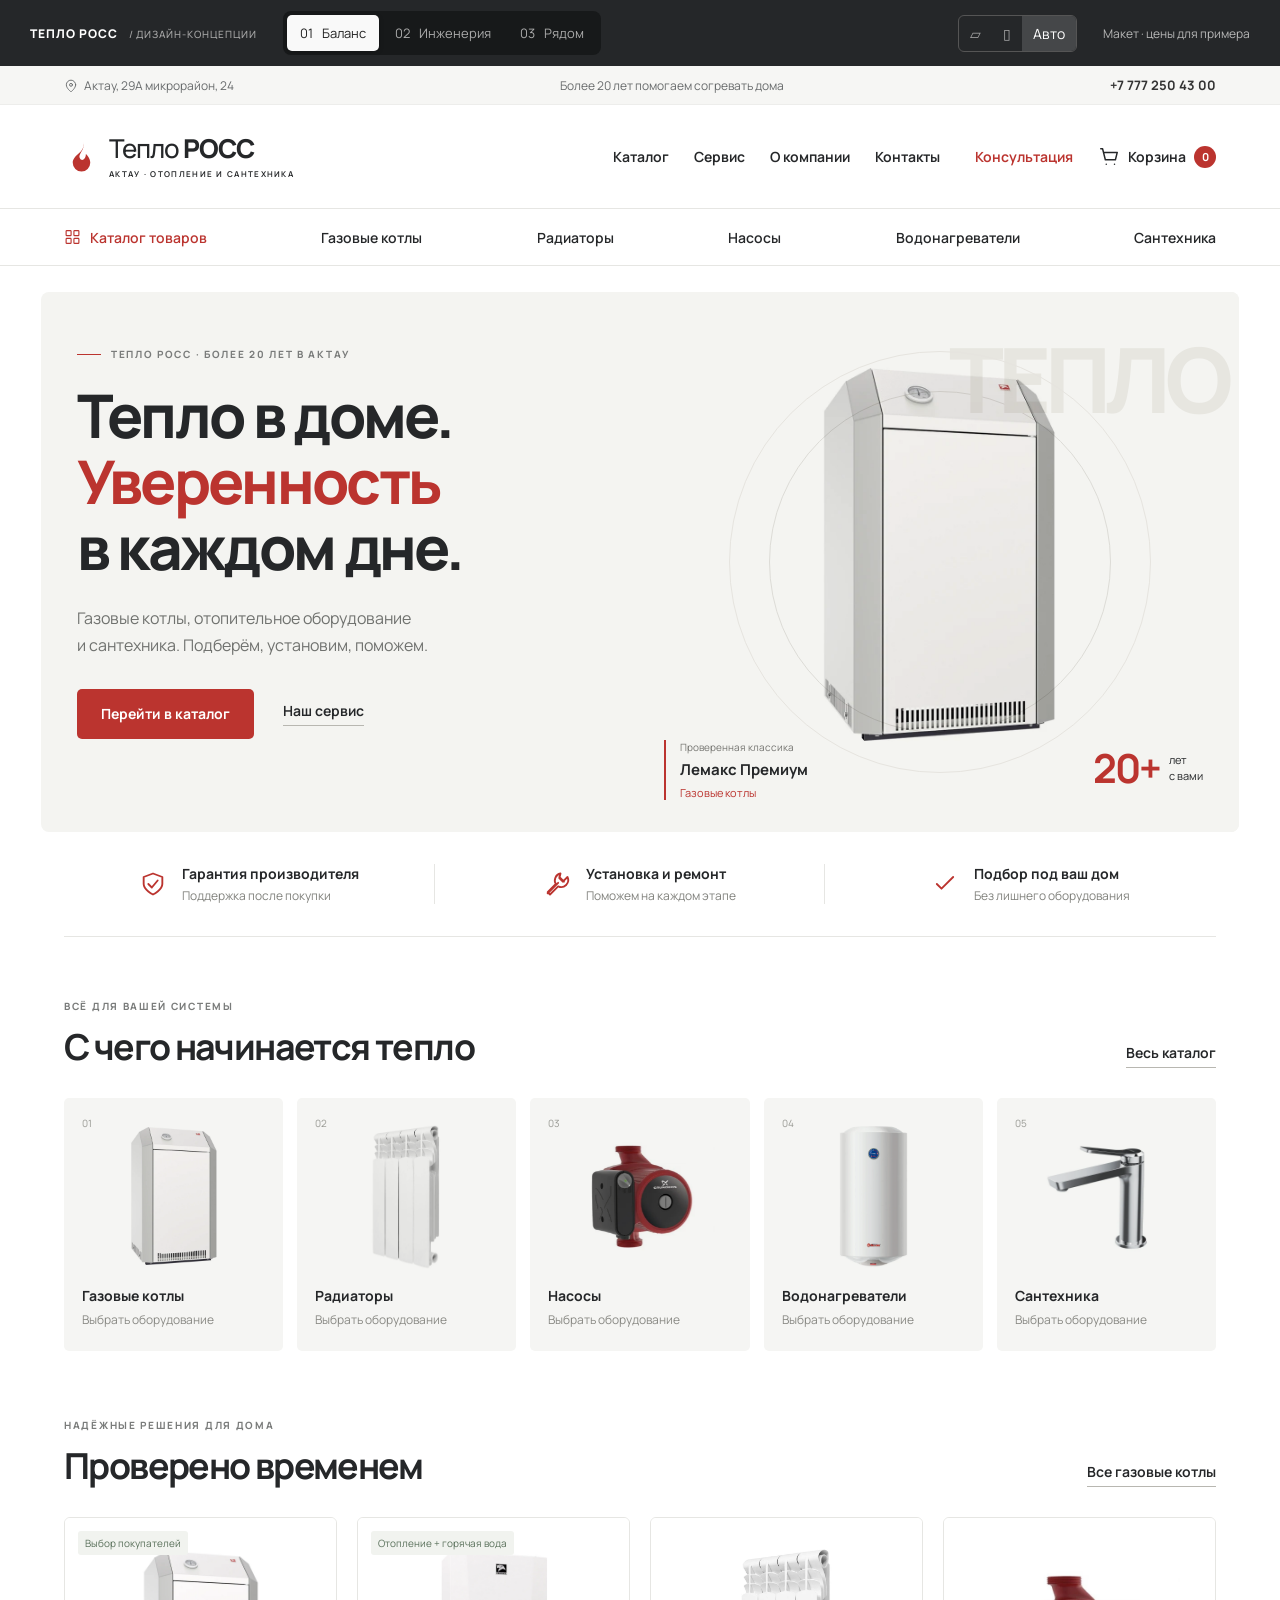
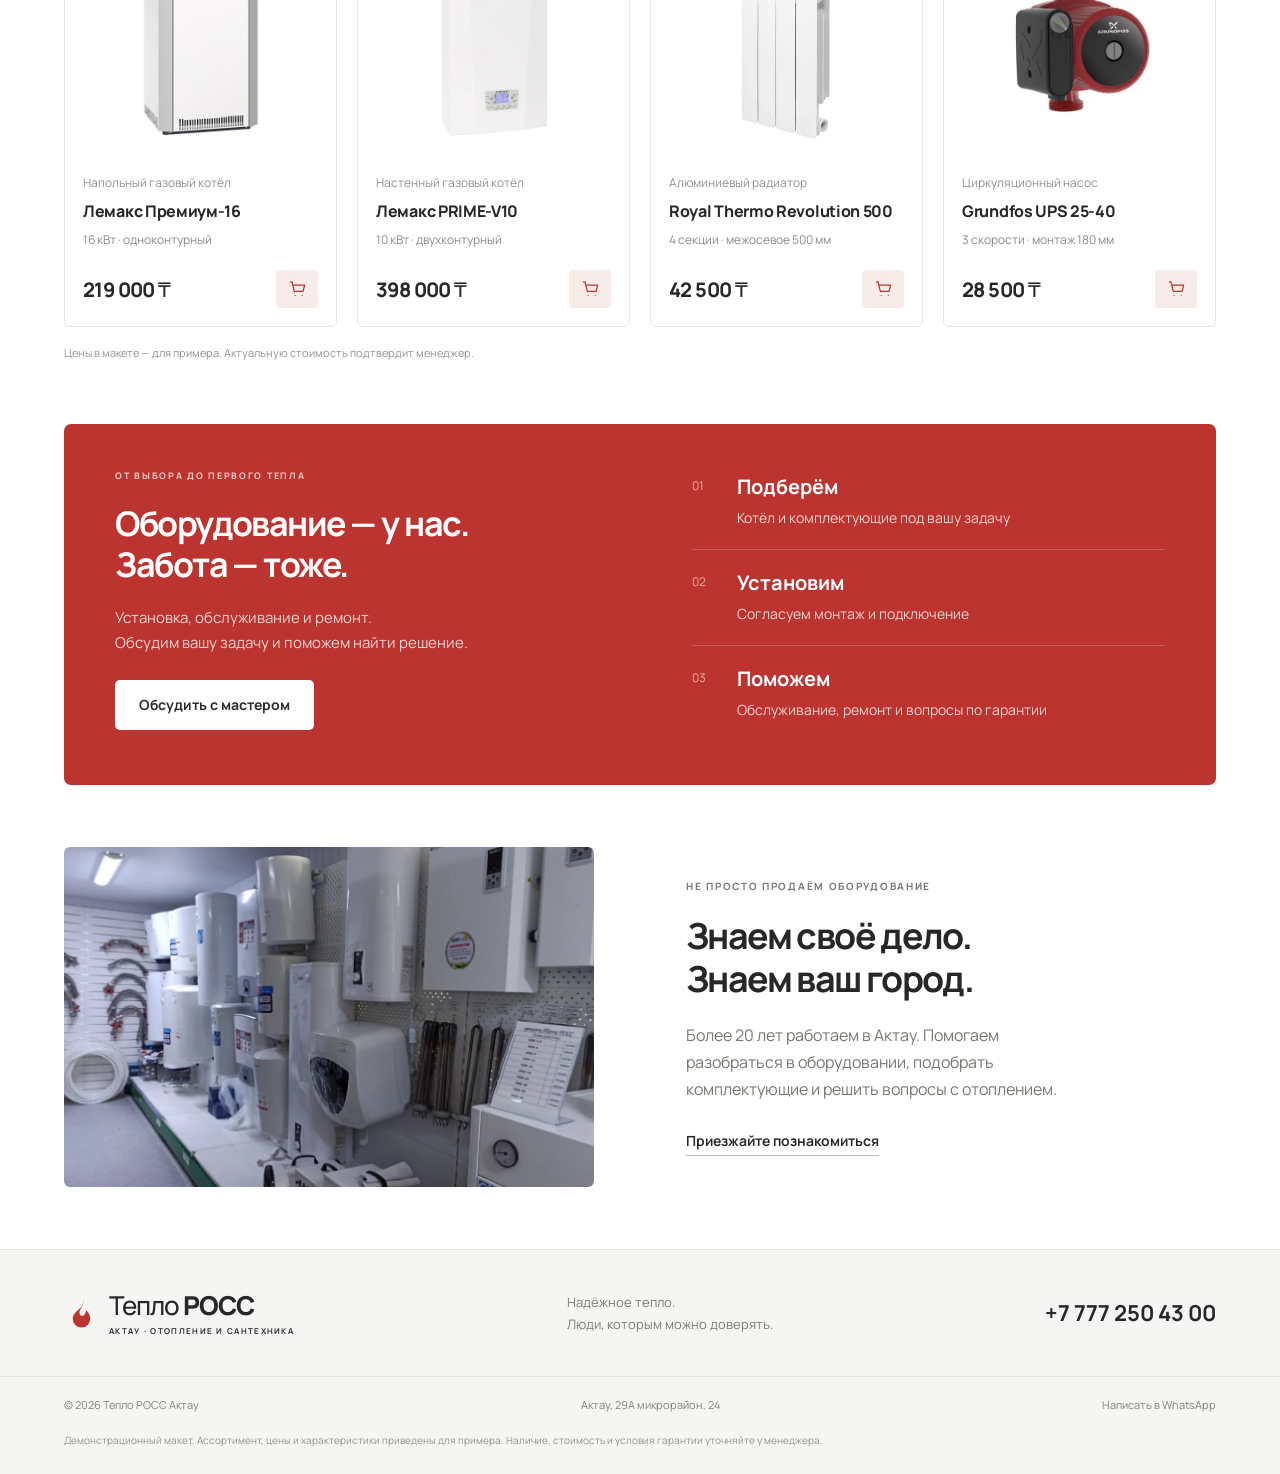
==== index.html @ f5ba1e37 "Build three Teplo ROSS storefront concepts with WhatsApp checkout" ====
<!doctype html>
<html lang="ru">
<head>
<meta charset="utf-8"><meta name="viewport" content="width=device-width,initial-scale=1">
<meta name="theme-color" content="#bd302c"><meta name="description" content="Тепло РОСС Актау. Газовые котлы, отопительное оборудование и сантехника. Более 20 лет опыта, подбор, установка и ремонт.">
<title>Тепло РОСС Актау — тепло начинается с надёжности</title>
<link rel="icon" type="image/svg+xml" href="data:image/svg+xml,%3Csvg xmlns='http://www.w3.org/2000/svg' viewBox='0 0 40 40'%3E%3Crect width='40' height='40' rx='10' fill='%23bd302c'/%3E%3Cpath d='M22 6C24 15 12 16 13 25C14 35 30 33 29 23C29 20 27 18 26 17C26 23 22 25 20 22C17 18 25 14 22 6' fill='white'/%3E%3C/svg%3E">
<link rel="stylesheet" href="styles.css"><script type="module" src="app.js"></script>
</head>
<body>
<a class="skip" href="#main">Перейти к содержимому</a>
<div class="design-bar"><div class="lab-title">ТЕПЛО РОСС <span>/ ДИЗАЙН-КОНЦЕПЦИИ</span></div><div class="concepts" role="group" aria-label="Выбор дизайна"><button data-concept="balance">01 <span>Баланс</span></button><button data-concept="engineering">02 <span>Инженерия</span></button><button data-concept="local">03 <span>Рядом</span></button></div><div class="devices" role="group" aria-label="Режим просмотра"><button data-ui="desktop" aria-label="Компьютерная версия">▱</button><button data-ui="mobile" aria-label="Мобильная версия">▯</button><button data-ui="auto">Авто</button></div><span class="demo-label">Макет · цены для примера</span></div>
<div class="site-shell"><div id="site" data-theme="balance"><header id="header"></header><main id="main" tabindex="-1"></main><footer id="footer"></footer></div></div>
<dialog id="cart-dialog" aria-labelledby="cart-title"></dialog><dialog id="product-dialog" aria-labelledby="product-title"></dialog><div id="toast" role="status" aria-live="polite"></div>
<noscript>Для просмотра каталога и работы корзины включите JavaScript в браузере.</noscript>
</body></html>
---- styles.css ----
@import url('https://fonts.googleapis.com/css2?family=Manrope:wght@400;500;600;650;700;750;800&family=Oswald:wght@400;500;600&family=Prata&display=swap');
:root{font-family:Manrope,Arial,sans-serif;color:#252729;font-synthesis:none;background:#e9e9e9;font-size:16px}*{box-sizing:border-box}body{margin:0}button,input,select{font:inherit}button,a,input,select{-webkit-tap-highlight-color:transparent}button,a{touch-action:manipulation}button{cursor:pointer}a{color:inherit;text-decoration:none}button{color:inherit}button:disabled{opacity:.4;cursor:not-allowed}img{max-width:100%;display:block}svg{flex-shrink:0;vertical-align:middle}button{border:0;background:none}a,button,input,select{outline-offset:5px}a:focus-visible,button:focus-visible,input:focus-visible,select:focus-visible{outline:2px solid #bd302c}h1,h2,h3,p{margin:0}h1,h2{letter-spacing:-.045em}h1{font-size:clamp(38px,4.5cqw,68px);line-height:1.12;font-weight:750}h2{font-size:clamp(28px,2.8cqw,40px);line-height:1.2;font-weight:700}h3{font-size:18px}p{line-height:1.7}em{font-style:normal;color:var(--red)}.skip{position:fixed;top:-80px;left:20px;z-index:100;background:white;padding:15px}.skip:focus{top:80px}.design-bar{min-height:66px;background:#252729;color:#fff;display:flex;align-items:center;gap:26px;padding:10px 30px;position:sticky;top:0;z-index:20;font-size:12px}.lab-title{font-weight:800;letter-spacing:.08em;white-space:nowrap}.lab-title span{font-weight:500;color:#a6a6a6;margin-left:8px;font-size:10px}.concepts{display:flex;padding:4px;background:#17191a;border-radius:8px;gap:3px}.concepts button{color:#aaa;font-size:13px;padding:9px 13px;border-radius:5px;white-space:nowrap}.concepts button span{margin-left:6px}.concepts [aria-pressed=true]{background:#f9f9f9;color:#222;box-shadow:0 1px 5px #0003}.devices{margin-left:auto;display:flex;border:1px solid #555;border-radius:6px;overflow:hidden}.devices button{color:#aaa;font-size:14px;padding:8px 11px}.devices [aria-pressed=true]{background:#454749;color:white}.demo-label{color:#b7b7b7;white-space:nowrap}.site-shell{max-width:1600px;margin:auto;container:site / inline-size;transition:max-width .25s;background:white;min-height:100vh}body[data-ui=mobile] .site-shell{max-width:420px;box-shadow:0 0 40px #0001}.site-shell #site{--red:#bb342f;--pale:#f5f5f3;--line:#e6e6e3;background:#fff;overflow:clip}.utility{height:39px;display:flex;align-items:center;justify-content:space-between;padding:0 5%;font-size:12px;color:#686b6c;background:#f6f6f4;border-bottom:1px solid #ededeb}.utility svg{width:14px;height:14px;margin-right:4px}.utility a{font-size:13px;font-weight:700;color:#333}.main-header{height:104px;display:flex;align-items:center;padding:0 5%;gap:3%;border-bottom:1px solid var(--line)}.logo{display:inline-flex;align-items:center;gap:10px;white-space:nowrap;font-size:26px;letter-spacing:-1px;font-weight:500;line-height:1.1}.logo b{font-weight:800}.logo small{display:block;font-size:8px;letter-spacing:1.3px;margin-top:8px;font-weight:650}.logo-mark{color:var(--red);display:grid;place-items:center}.logo-mark svg{width:35px;height:46px;stroke-width:1.2;fill:currentColor;stroke:none}.main-header nav{display:flex;gap:25px;align-items:center;margin-left:auto;font-size:13px;font-weight:650}.main-header nav a:hover,.category-nav a:hover{color:var(--red)}.header-actions{display:flex;align-items:center;gap:25px;font-size:13px;font-weight:650}.contact-link{color:var(--red)}.cart-button{display:flex;align-items:center;gap:8px;padding:10px 0}.cart-count{background:var(--red);border-radius:50%;color:white;min-width:22px;height:22px;display:grid;place-items:center;font-size:11px}.category-nav{display:flex;align-items:center;justify-content:space-between;gap:20px;padding:0 5%;min-height:57px;border-bottom:1px solid var(--line);font-size:13px;font-weight:600}.catalog-link{display:flex;align-items:center;gap:9px;color:var(--red)}.catalog-link svg{width:17px}.button{display:inline-flex;align-items:center;justify-content:center;min-height:50px;padding:14px 24px;border-radius:5px;font-size:14px;font-weight:700;line-height:1.4;transition:background .15s,transform .15s}.button:hover{transform:translateY(-2px)}.primary{background:var(--red,#bb342f);color:white}.primary:hover{background:#992923}.light{background:white;color:#2d2d2d}.plain-link{font-size:14px;display:inline-block;border-bottom:1px solid #b8b7b1;padding-bottom:5px;font-weight:650}.plain-link:hover{color:var(--red);border-color:var(--red)}.eyebrow{font-size:10px;letter-spacing:1.7px;font-weight:750;display:block;margin-bottom:21px;color:#7a7c7b}.hero{position:relative}.balance-hero{display:grid;grid-template-columns:1fr 1fr;min-height:540px;background:#f4f4f1;margin:26px 3.2% 0;border-radius:8px;overflow:hidden}.hero-copy{padding:55px 0 50px 6%;z-index:1}.hero-copy h1{font-size:clamp(40px,4.7cqw,69px);line-height:1.1}.hero-copy .eyebrow{display:flex;align-items:center;gap:10px}.small-line{width:24px;height:1px;background:var(--red)}.hero-copy p{font-size:14px;color:#70726f;margin-top:24px}.hero-buttons{display:flex;align-items:center;gap:29px;margin-top:30px}.hero-visual{position:relative;display:flex;justify-content:center;align-items:center;isolation:isolate;min-height:490px}.hero-visual:before{content:'';position:absolute;width:340px;height:340px;border:1px solid #dddcd7;border-radius:50%;z-index:-1}.hero-visual:after{content:'';position:absolute;width:420px;height:420px;border:1px solid #e6e4df;border-radius:50%;z-index:-1}.hero-visual>img{width:78%;height:405px;object-fit:contain;mix-blend-mode:multiply;transform:translateY(-8px)}.hero-watermark{position:absolute;right:2%;top:25px;font-size:90px;font-weight:800;letter-spacing:-6px;color:#e7e6e0;z-index:-1}.experience{position:absolute;right:6%;bottom:37px;display:flex;align-items:center;gap:9px}.experience b{font-size:40px;letter-spacing:-2px;color:var(--red)}.experience span{font-size:11px;line-height:1.45}.product-note{position:absolute;left:4%;bottom:32px;display:flex;flex-direction:column;gap:5px;border-left:2px solid var(--red);padding-left:14px}.product-note span{font-size:10px;color:#757571}.product-note b{font-size:15px}.product-note a{font-size:11px;color:var(--red)}.benefits{display:grid;grid-template-columns:repeat(3,1fr);margin:0 5%;padding:32px 0;border-bottom:1px solid var(--line);gap:20px}.benefits>div{display:flex;align-items:center;gap:15px;justify-content:center;border-right:1px solid var(--line)}.benefits>div:last-child{border:0}.benefits svg{color:var(--red);width:28px;height:28px}.benefits strong{font-size:13px;display:block;font-weight:700}.benefits small{display:block;font-size:11px;color:#81827d;margin-top:4px}.section{padding:62px 5%}.section-title{display:flex;justify-content:space-between;align-items:end;gap:24px;margin-bottom:30px}.section-title .eyebrow{margin-bottom:12px}.category-cards{display:grid;grid-template-columns:repeat(5,1fr);gap:14px}.category-card{background:var(--pale);border-radius:5px;padding:18px 18px 23px;position:relative;transition:background .2s}.category-card:hover{background:#eeece8}.category-number{position:absolute;font-size:10px;color:#989993}.category-card img{height:150px;width:100%;object-fit:contain;mix-blend-mode:multiply;margin:5px auto 15px}.category-card strong{display:block;font-size:14px}.category-card small{display:block;color:#8a8a85;margin-top:6px;font-size:10px}.popular{padding-top:5px}.product-grid{display:grid;grid-template-columns:repeat(4,minmax(0,1fr));gap:20px}.product-card{border:1px solid var(--line);border-radius:6px;overflow:hidden;background:white;transition:box-shadow .15s}.product-card:hover{box-shadow:0 7px 24px #00000009}.product-image{width:100%;height:237px;position:relative;display:block;padding:25px 20px 12px;background:#fff}.product-image img{height:100%;width:100%;object-fit:contain;transition:transform .25s}.product-card:hover .product-image img{transform:scale(1.04)}.product-tag{position:absolute;left:13px;top:13px;z-index:1;background:#f1f3ef;color:#59705a;font-size:9px;padding:5px 7px;border-radius:3px}.product-info{padding:15px 18px 18px}.product-kind{color:#90928c;font-size:10px}.product-name{display:block;text-align:left;padding:0;font-size:16px;letter-spacing:-.3px;font-weight:750;margin:8px 0}.product-info>p{font-size:11px;color:#898b85}.product-bottom{display:flex;align-items:center;justify-content:space-between;margin-top:20px;gap:8px}.product-bottom strong{font-size:20px;font-weight:750;letter-spacing:-.6px}.add-button{height:38px;width:42px;border-radius:4px;background:#f8ecea;color:var(--red);display:grid;place-items:center}.add-button:hover,.add-button.added{background:var(--red);color:white}.add-button svg{width:19px}.price-note{font-size:11px;color:#92948e;margin-top:17px;line-height:1.6}.service-banner{margin:0 5%;padding:45px 4%;background:var(--red);color:white;display:grid;grid-template-columns:1fr 1fr;gap:10%;border-radius:7px}.service-banner .eyebrow{color:#f3c9c6;font-size:9px}.service-banner h2{font-size:34px}.service-banner>div>p{color:#f2d4d0;font-size:13px;margin:20px 0 24px}.service-list>div{position:relative;border-bottom:1px solid #ffffff30;padding:19px 0 19px 45px}.service-list>div:first-child{padding-top:4px}.service-list>div:last-child{border-bottom:0}.service-list span{position:absolute;left:0;top:23px;color:#eeaaa5;font-size:12px}.service-list>div:first-child span{top:8px}.service-list h3{font-size:20px}.service-list p{font-size:12px;color:#f2d4d0;margin-top:6px}.about-home{display:grid;grid-template-columns:1fr 1fr;gap:8%;align-items:center}.about-home>img{height:340px;width:100%;object-fit:cover;border-radius:6px}.about-home p{color:#767970;font-size:14px;margin:22px 0 25px;max-width:400px}.footer-top{padding:40px 5%;display:flex;justify-content:space-between;gap:20px;align-items:center;border-top:1px solid var(--line);background:var(--pale)}.footer-top p{font-size:13px;color:#7b7d76}.footer-phone{font-size:22px;font-weight:700}.footer-bottom{padding:20px 5%;display:flex;justify-content:space-between;background:var(--pale);border-top:1px solid var(--line);font-size:11px;color:#81837d}.fine-print{background:var(--pale);color:#92948f;font-size:10px;padding:0 5% 25px}.breadcrumbs{font-size:12px;color:#8c8c88;display:flex;gap:15px;margin-bottom:34px}.catalog-section{padding-top:30px}.catalog-section h1{font-size:40px}.catalog-caption{font-size:13px;color:#969790}.search-form{display:flex;align-items:center;border:1px solid var(--line);border-radius:6px;padding:5px 5px 5px 18px;gap:12px;margin-bottom:30px}.search-form svg{color:#94948c}.search-form input{min-width:0;flex:1;border:0;background:none;padding:12px;font-size:14px}.search-form .button{min-height:43px}.catalog-layout{display:grid;grid-template-columns:220px 1fr;gap:32px}.filters{border-right:1px solid var(--line);padding-right:24px}.filter-title{display:flex;align-items:center;justify-content:space-between;margin-bottom:25px}.filter-title h3{font-size:17px}.filter-title button{font-size:11px;color:var(--red);padding:4px}.filters>label{display:block;font-size:12px;font-weight:650;margin-bottom:25px}.filters select{display:block;width:100%;border:1px solid var(--line);padding:11px 8px;background:#fff;border-radius:4px;font-size:12px;margin-top:10px}.filters input[type=range]{width:100%;accent-color:var(--red);margin:16px 0}.filters label strong{display:block;margin-top:9px;font-size:17px}.filter-help{background:var(--pale);padding:20px;border-radius:5px;margin-top:35px}.filter-help svg{color:var(--red);margin-bottom:15px}.filter-help h3{font-size:17px;line-height:1.4}.filter-help a{display:block;color:var(--red);font-size:11px;margin-top:15px}.results-toolbar{display:flex;justify-content:space-between;align-items:center;gap:10px;font-size:12px;margin-bottom:22px;color:#85867d}.results-toolbar label{display:flex;align-items:center;gap:8px}.results-toolbar select{padding:8px 5px;border:0;background:white;color:#333;font-size:12px}.catalog-results .product-grid{grid-template-columns:repeat(3,minmax(0,1fr));gap:15px}.catalog-results .product-image{height:220px}.catalog-results .product-info{padding:15px}.empty-state{grid-column:1/-1;text-align:center;padding:65px 10px;line-height:1.6}.empty-state p{color:#85867e;font-size:14px;margin:15px 0 24px}.empty-state>svg{width:50px;height:50px;margin-bottom:15px;color:#bdbdb8}.empty-state h3{font-size:23px}.page-intro p{color:#7d7f77;margin-top:20px}.contacts-page h1,.about-page h1{margin-bottom:40px}.contacts-grid{display:grid;grid-template-columns:1.1fr 1fr;gap:6%;align-items:center}.contacts-grid>img{width:100%;height:420px;object-fit:cover;border-radius:7px}.contacts-grid h2{font-size:30px;margin-bottom:20px}.contacts-grid p{color:#7d7f77;font-size:14px;margin:20px 0}.contact-row{display:flex;align-items:center;gap:15px;padding:15px 0;font-size:16px}.contact-row svg{color:var(--red)}.contact-row small{font-size:12px;color:#898a82}.map-link{margin:20px 0 0 20px}.about-page .contacts-grid{margin-top:45px}.about-page .contacts-grid img{height:360px}.contacts-page,.about-page{min-height:650px}dialog{padding:30px;border:0;color:#252729;max-width:calc(100% - 30px);max-height:calc(100dvh - 35px);border-radius:10px;box-shadow:0 20px 80px #0003;--red:#bb342f}dialog::backdrop{background:#17201cd0;backdrop-filter:blur(3px)}#cart-dialog{width:610px}.dialog-heading{display:flex;align-items:center;justify-content:space-between;border-bottom:1px solid #e7e7e2;padding-bottom:22px}.dialog-heading .eyebrow{margin-bottom:7px}.dialog-heading h2{font-size:30px}.dialog-heading h2 span{color:#aaa;font-size:20px;margin-left:8px}.icon-button{padding:10px;display:grid;place-items:center;border-radius:50%;background:#f5f5f2}.cart-item{display:flex;gap:15px;padding:22px 0;border-bottom:1px solid #e7e7e2;align-items:center}.cart-item>img{width:80px;height:100px;object-fit:contain}.cart-item-info{flex:1}.cart-item-info>strong{font-size:14px}.cart-item-info>small{display:block;color:#94948b;font-size:12px;margin:7px 0}.quantity{display:inline-flex;align-items:center;border:1px solid #e2e2db;border-radius:4px}.quantity button{width:34px;height:30px;font-size:20px}.quantity span{min-width:30px;text-align:center;font-size:13px}.cart-item-end{display:flex;align-items:flex-end;flex-direction:column;justify-content:space-between;align-self:stretch}.cart-item-end button{color:#999}.cart-item-end strong{font-size:15px;white-space:nowrap}.cart-summary{padding-top:25px}.cart-summary>div{display:flex;justify-content:space-between;align-items:center;font-size:18px}.cart-summary>div strong{font-size:29px;letter-spacing:-1px}.cart-summary p{font-size:12px;color:#898a80;margin:18px 0}.cart-summary .button{width:100%}.cart-summary>small{display:block;text-align:center;font-size:11px;color:#919289;margin-top:13px;line-height:1.6}#product-dialog{width:790px;padding:45px 30px}.product-close{position:absolute;right:15px;top:15px}.detail-grid{display:grid;grid-template-columns:1fr 1fr;gap:35px;align-items:center}.detail-grid>img{width:100%;height:360px;object-fit:contain}.detail-grid h2{font-size:30px}.detail-grid p{color:#8b8c83;font-size:13px;margin-top:14px}.detail-grid dl{font-size:12px;line-height:1.6;border-top:1px solid #e5e5df;margin:20px 0;padding-top:12px}.detail-grid dt{color:#97988d}.detail-grid dd{margin:0 0 12px}.detail-price{font-size:27px}.detail-grid .button{margin-top:20px;width:100%}#toast{position:fixed;bottom:30px;left:50%;transform:translate(-50%,20px);background:#252729;color:white;padding:15px 25px;border-radius:6px;z-index:100;font-size:14px;opacity:0;pointer-events:none;transition:.2s;box-shadow:0 5px 30px #0002;max-width:90%;text-align:center}#toast.visible{opacity:1;transform:translate(-50%,0)}
/* Each concept has its own composition, rhythm and typography. */
[data-theme=engineering]{--red:#cf2f27;--pale:#f0f0ed;--line:#deded9}[data-theme=engineering] h1,[data-theme=engineering] h2,[data-theme=engineering] .technical-spec b{font-family:Oswald,Impact,sans-serif;text-transform:uppercase;font-weight:500;letter-spacing:-.025em}[data-theme=engineering] .logo{font-weight:800}[data-theme=engineering] .main-header{height:92px}[data-theme=engineering] .category-nav{background:#292b29;color:white;border:0}[data-theme=engineering] .catalog-link{color:white}[data-theme=engineering] .button,[data-theme=engineering] .product-card,[data-theme=engineering] .category-card,[data-theme=engineering] .service-banner{border-radius:0}.engineering-hero{display:grid;grid-template-columns:1.15fr 1fr;background:#ededE8;min-height:555px}.engineering-copy{padding:42px 6% 38px 8.7%}.engineering-copy h1{font-size:clamp(65px,7.3cqw,106px);line-height:.99;letter-spacing:-3px;margin:25px 0}.engineering-copy .eyebrow{color:#51534b;letter-spacing:2px}.hero-bottom{display:flex;align-items:center;gap:28px}.hero-bottom p{font-size:12px;color:#76776d}.hero-bottom .button{padding:15px;font-size:12px}.engineering-product{position:relative;background:#d2362d;margin:24px 24px 24px 0;padding:22px 25px;color:white;display:flex;align-items:center;justify-content:center;isolation:isolate;overflow:hidden}.engineering-product:before{content:'16';position:absolute;font-family:Oswald,sans-serif;font-size:330px;font-weight:500;line-height:1;color:#c72d24;z-index:-1;left:0;bottom:65px}.engineering-product>img{height:380px;width:90%;object-fit:contain;mix-blend-mode:normal;border-radius:4px}.technical-label{position:absolute;top:21px;left:25px;font-size:10px;letter-spacing:2px}.technical-spec{position:absolute;bottom:20px;left:25px;right:25px;display:flex;align-items:center;justify-content:space-between}.technical-spec b{font-size:37px}.technical-spec small{font-size:10px;color:#ffd2ce}.technical-spec .button{min-height:38px;font-size:12px;padding:10px 18px}[data-theme=engineering] .benefits{background:#252825;color:white;margin:0;padding:23px 5%;border:0}[data-theme=engineering] .benefits>div{border-color:#ffffff22}[data-theme=engineering] .benefits svg{color:#f16f65}[data-theme=engineering] .benefits small{color:#a4a69f}[data-theme=engineering] .category-cards{gap:0;border:1px solid var(--line)}[data-theme=engineering] .category-card{background:white;border-right:1px solid var(--line);padding:20px}[data-theme=engineering] .category-card:last-child{border:0}[data-theme=engineering] .category-number{font-family:Oswald,sans-serif;font-size:17px;color:var(--red)}[data-theme=engineering] .category-card strong{font-family:Oswald,sans-serif;font-size:21px;font-weight:400;text-transform:uppercase}[data-theme=engineering] .category-card img{height:165px}[data-theme=engineering] .section-title h2{font-size:39px}[data-theme=engineering] .service-banner{background:#282b28}[data-theme=engineering] .product-bottom strong{font-family:Oswald,sans-serif;font-weight:500;font-size:24px}[data-theme=engineering] .product-image{background:#f9f9f7}[data-theme=engineering] .product-image img{mix-blend-mode:multiply}
[data-theme=local]{--red:#a32930;--pale:#f7f3ef;--line:#e9e2db}[data-theme=local] h1,[data-theme=local] h2{font-family:Prata,Georgia,serif;font-weight:400;letter-spacing:-.055em}[data-theme=local] .main-header{height:115px}[data-theme=local] .logo-mark{width:45px;height:45px;border:1px solid var(--red);border-radius:50%}[data-theme=local] .logo-mark svg{height:28px;width:25px}[data-theme=local] .category-nav{justify-content:center;gap:4%;font-size:12px}[data-theme=local] .category-nav .catalog-link{display:none}.local-hero{display:grid;grid-template-columns:1fr 1.05fr;background:#f7f3ef;min-height:580px}.local-copy{padding:55px 8% 35px 10%}.local-copy h1{font-size:clamp(42px,4.4cqw,64px);line-height:1.3}.local-copy h1 em{font-style:italic}.local-copy .eyebrow{font-size:9px;color:#a38270}.local-copy>p{font-size:14px;color:#8a7c72;margin:23px 0 27px}.local-sign{display:flex;gap:15px;align-items:center;margin-top:32px;border-top:1px solid #e1d7cd;padding-top:20px;max-width:300px}.local-sign>span{font-family:Prata,serif;font-size:40px;color:var(--red)}.local-sign p{font-size:11px;color:#8e7f74}.local-photo{position:relative;min-width:0}.local-photo>img{width:100%;height:100%;position:absolute;object-fit:cover;object-position:40% center}.local-photo:after{content:'';position:absolute;inset:50% 0 0;background:linear-gradient(transparent,#30261fcc)}.photo-caption{position:absolute;bottom:35px;left:35px;right:20px;z-index:1;font-size:14px;color:white;line-height:1.7}.photo-caption span{display:block;font-size:11px;color:#d6c9bf;margin-top:4px}[data-theme=local] .benefits{padding:36px 0}[data-theme=local] .button{border-radius:0;font-weight:500}[data-theme=local] .category-card{border-radius:110px 110px 0 0;text-align:center;padding-top:30px}[data-theme=local] .category-number{display:none}[data-theme=local] .category-card img{height:160px}[data-theme=local] .category-card strong{font-family:Prata,Georgia,serif;font-size:15px;font-weight:400}[data-theme=local] .product-card{border-radius:0;border-color:#eae4de}[data-theme=local] .product-image{background:#fbf9f6}[data-theme=local] .product-image img{mix-blend-mode:multiply}[data-theme=local] .service-banner{border-radius:0;background:#eee5dc;color:#4d3c31}[data-theme=local] .service-banner .eyebrow{color:#a98a77}[data-theme=local] .service-banner>div>p,[data-theme=local] .service-list p{color:#937e6c}[data-theme=local] .service-list>div{border-color:#d7c9ba}[data-theme=local] .service-list span{color:#a32930}[data-theme=local] .service-list h3{font-family:Prata,serif;font-weight:400}[data-theme=local] .about-home>img{border-radius:170px 170px 0 0}
@container site (min-width:1400px){.balance-hero{min-height:610px}.hero-copy{padding-top:70px}.hero-visual>img{height:460px}.hero-visual:before{width:390px;height:390px}.hero-visual:after{width:480px;height:480px}.hero-watermark{font-size:110px}.product-image{height:270px}}
@container site (max-width:1100px){.main-header nav{gap:15px;font-size:12px}.contact-link{display:none}.main-header{gap:20px}.header-actions{margin-left:auto}.logo{font-size:24px}.logo small{font-size:7px}.category-nav{font-size:11px;gap:10px}.hero-copy{padding-top:45px;padding-left:7%}.hero-copy h1{font-size:5.4cqw}.hero-copy p{font-size:12px}.hero-visual>img{height:360px}.balance-hero{min-height:500px}.hero-visual{min-height:460px}.hero-watermark{font-size:75px}.hero-visual:after{width:360px;height:360px}.hero-visual:before{width:290px;height:290px}.product-note{left:0}.category-card{padding:15px 12px}.category-card strong{font-size:12px}.category-card img{height:125px}.product-grid{gap:12px}.product-image{height:200px}.product-name{font-size:14px}.product-bottom strong{font-size:18px}.product-info{padding:13px}.benefits strong{font-size:11px}.benefits small{font-size:10px}.benefits>div{gap:10px}.catalog-layout{grid-template-columns:190px 1fr;gap:20px}.catalog-results .product-grid{grid-template-columns:repeat(2,minmax(0,1fr))}.catalog-caption{display:none}.hero-bottom{flex-direction:column;align-items:start;gap:15px}.engineering-copy h1{font-size:8cqw}.engineering-product>img{height:330px}.engineering-hero{min-height:510px}.local-copy{padding:40px 8%}.local-copy h1{font-size:4.7cqw}.local-hero{min-height:530px}.footer-phone{font-size:19px}}
@container site (max-width:750px){.utility{height:31px;font-size:10px;padding:0 5%}.utility>span:nth-child(2){display:none}.utility a{font-size:10px}.main-header{height:83px;padding:0 5%;flex-wrap:wrap;gap:0;align-content:center;justify-content:space-between}.main-header nav{display:none}.logo{font-size:24px;gap:6px}.logo small{font-size:7px;letter-spacing:.8px;margin-top:6px}.logo-mark svg{width:26px;height:37px}.cart-button>span{display:none}.cart-button{gap:7px}.cart-button svg{width:23px}.category-nav{justify-content:flex-start;overflow-x:auto;white-space:nowrap;min-height:48px;gap:25px;font-size:12px;padding-right:20px;scrollbar-width:none}.catalog-link{position:sticky;left:-1px;background:white;padding:15px 10px 15px 0}.category-nav::-webkit-scrollbar{display:none}.balance-hero{grid-template-columns:1fr;margin:14px 4% 0;min-height:0}.hero-copy{padding:29px 7% 18px}.hero-copy .eyebrow{font-size:8px;letter-spacing:1px;margin-bottom:18px}.hero-copy h1{font-size:10.6cqw;line-height:1.12}.hero-copy p{font-size:12px;margin-top:18px}.hero-buttons{gap:20px;margin-top:22px}.button{font-size:12px;min-height:47px;padding:13px 19px}.plain-link{font-size:12px}.hero-visual{min-height:315px}.hero-visual>img{height:280px;width:75%;transform:translateY(-12px)}.hero-watermark{font-size:68px;right:6%;top:0}.hero-visual:before{height:230px;width:230px}.hero-visual:after{height:290px;width:290px}.product-note{left:7%;bottom:20px}.product-note span{font-size:9px}.product-note b{font-size:12px}.product-note a{font-size:10px}.experience{right:7%;bottom:17px}.experience b{font-size:30px}.experience span{font-size:9px}.benefits{display:flex;overflow-x:auto;gap:25px;padding:23px 0;scrollbar-width:none}.benefits>div{min-width:200px;justify-content:start;padding-right:15px;gap:12px}.benefits strong{font-size:12px}.benefits small{font-size:10px}.benefits svg{width:25px}.section{padding:37px 5%}.section-title{gap:12px;margin-bottom:22px;align-items:start;flex-wrap:wrap}.section-title .eyebrow{font-size:8px;margin-bottom:10px;letter-spacing:1.2px}.section-title h2{font-size:28px}.section-title>.plain-link{font-size:11px;align-self:end;margin-top:8px}.category-cards{grid-template-columns:repeat(2,1fr);gap:10px}.category-card{padding:15px}.category-card img{height:125px}.category-card strong{font-size:13px}.category-card:last-child{grid-column:1/-1;display:grid;grid-template-columns:1fr 1fr;grid-template-rows:1fr 1fr;align-items:end}.category-card:last-child img{grid-row:1/3;grid-column:2;height:100px;margin:0}.category-card:last-child strong{grid-column:1;grid-row:1}.category-card:last-child small{grid-column:1;grid-row:2;align-self:start}.category-card:last-child .category-number{display:none}.product-grid{grid-template-columns:repeat(2,minmax(0,1fr));gap:10px}.popular{padding-top:0}.product-image{height:176px;padding:28px 10px 8px}.product-info{padding:12px}.product-kind{font-size:9px;line-height:1.5;display:block;min-height:27px}.product-name{font-size:13px;min-height:36px;margin:6px 0}.product-info>p{font-size:9px;min-height:28px}.product-bottom{gap:5px;margin-top:12px}.product-bottom strong{font-size:16px;letter-spacing:-.5px}.add-button{width:32px;height:33px}.add-button svg{width:17px}.product-tag{font-size:7px;padding:4px 5px;left:8px;top:8px}.price-note{font-size:10px}.service-banner{grid-template-columns:1fr;padding:28px 7%;gap:28px}.service-banner h2{font-size:28px}.service-banner .eyebrow{font-size:8px}.service-banner>div>p{font-size:12px;margin:17px 0 22px}.service-list>div{padding:16px 0 16px 38px}.service-list h3{font-size:18px}.service-list p{font-size:11px}.service-list span{top:20px}.about-home{grid-template-columns:1fr;gap:28px}.about-home>img{height:255px}.about-home h2{font-size:29px}.about-home p{font-size:13px;margin:16px 0 20px}.about-home .eyebrow{font-size:8px}.footer-top{display:block;padding:30px 5%}.footer-top p{margin:20px 0;font-size:12px}.footer-phone{font-size:23px}.footer-bottom{gap:14px;flex-wrap:wrap;font-size:10px}.fine-print{font-size:9px}.catalog-section h1{font-size:29px}.breadcrumbs{font-size:11px;margin-bottom:25px}.search-form{padding-left:10px;gap:0;margin-bottom:25px}.search-form input{font-size:12px;padding:10px;width:100px}.search-form .button{font-size:11px;padding:11px}.search-form svg{width:19px}.catalog-layout{grid-template-columns:1fr;gap:22px}.filters{border:0;padding:0;display:grid;grid-template-columns:1fr 1fr;gap:13px}.filter-title{grid-column:1/-1;margin:0}.filters>label{margin:0;font-size:11px}.filters select{font-size:11px;padding:10px 5px;margin-top:8px;width:100%}.filters label strong{font-size:13px;margin-top:5px}.filters input[type=range]{margin:9px 0 0}.filter-help{display:none}.results-toolbar{font-size:10px;margin-bottom:15px}.results-toolbar label{gap:0}.results-toolbar select{font-size:10px;max-width:130px}.catalog-results .product-grid{gap:10px}.catalog-results .product-image{height:175px}.catalog-results .product-info{padding:12px}.catalog-caption{display:none}.page-intro h1,.contacts-page h1,.about-page h1{font-size:35px}.page-intro p{font-size:14px}.contacts-grid{grid-template-columns:1fr;gap:28px}.contacts-grid>img,.about-page .contacts-grid img{height:260px}.contacts-grid h2{font-size:27px}.contacts-grid p{font-size:13px}.contacts-page,.about-page{min-height:0}.about-page .eyebrow,.contacts-page .eyebrow,.page-intro .eyebrow{font-size:9px}.contacts-page h1,.about-page h1{margin-bottom:28px}.contact-row{font-size:14px}.map-link{margin-left:15px;font-size:11px}.about-page .contacts-grid{margin-top:30px}.engineering-hero{grid-template-columns:1fr}.engineering-copy{padding:32px 6% 28px}.engineering-copy .eyebrow{font-size:8px;margin-bottom:15px}.engineering-copy h1{font-size:17.7cqw;line-height:1.01;margin:15px 0 24px}.hero-bottom{flex-direction:row;align-items:center;gap:18px}.hero-bottom p{font-size:10px;flex:1}.hero-bottom .button{font-size:10px;padding:13px 12px;max-width:160px}.engineering-product{margin:0 5% 20px;min-height:340px;padding:30px 25px 50px}.engineering-product>img{height:260px;width:80%}.technical-label{font-size:8px;left:20px;top:15px}.technical-spec{left:20px;right:20px;bottom:16px}.technical-spec b{font-size:28px}.technical-spec .button{font-size:10px}.engineering-product:before{font-size:260px;bottom:35px}[data-theme=engineering] .main-header{height:82px}[data-theme=engineering] .catalog-link{background:#292b29}[data-theme=engineering] .benefits{padding:23px 5%}[data-theme=engineering] .category-cards{border:0;gap:0}[data-theme=engineering] .category-card{border:1px solid var(--line);padding:15px}[data-theme=engineering] .category-card:last-child{border:1px solid var(--line)}[data-theme=engineering] .category-card img{height:135px}[data-theme=engineering] .category-card strong{font-size:20px}[data-theme=engineering] .category-card:last-child img{height:90px}[data-theme=engineering] .section-title h2{font-size:32px}[data-theme=engineering] .product-bottom strong{font-size:20px}.local-hero{grid-template-columns:1fr}.local-copy{padding:32px 7% 30px}.local-copy .eyebrow{font-size:8px;margin-bottom:16px}.local-copy h1{font-size:10.4cqw;line-height:1.3}.local-copy>p{font-size:13px;margin:16px 0 22px}.local-sign{margin-top:23px;padding-top:17px;max-width:100%}.local-sign>span{font-size:35px}.local-photo{min-height:300px}.local-photo>img{position:absolute;object-position:center center}.photo-caption{bottom:22px;left:23px;font-size:13px}.photo-caption span{font-size:10px}[data-theme=local] .main-header{height:90px}[data-theme=local] .category-nav{justify-content:start;gap:24px}[data-theme=local] .category-card img{height:130px}[data-theme=local] .category-card strong{font-size:14px}[data-theme=local] .category-card:last-child{border-radius:0;text-align:left;padding-top:15px}[data-theme=local] .category-card:last-child img{height:90px}[data-theme=local] .benefits{padding:23px 0}}
@media(max-width:1150px){.lab-title span,.demo-label{display:none}.design-bar{gap:20px;padding:9px 20px}}
@media(max-width:650px){.design-bar{padding:8px 10px;gap:7px;min-height:63px;flex-wrap:wrap;justify-content:center}.lab-title{font-size:10px;flex:1}.concepts{order:3;width:100%;justify-content:center;padding:3px}.concepts button{flex:1;font-size:11px;padding:7px 5px}.concepts button span{margin-left:3px}.devices{margin-left:0}.devices button{font-size:11px;padding:4px 8px}.design-bar{position:sticky;top:0}.site-shell{width:100%}dialog{padding:20px;max-width:calc(100% - 20px)}.cart-item{gap:8px}.cart-item>img{width:55px;height:90px}.cart-item-info>strong{font-size:12px}.cart-item-end strong{font-size:12px}.cart-summary>div strong{font-size:25px}.detail-grid{grid-template-columns:1fr;gap:15px}.detail-grid>img{height:230px}.detail-grid h2{font-size:26px}.detail-grid dl{display:grid;grid-template-columns:1fr 1.3fr;gap:6px}.detail-grid dd{margin:0}.detail-grid .eyebrow{margin-bottom:10px}#product-dialog{padding:30px 23px}.dialog-heading h2{font-size:27px}.dialog-heading .eyebrow{font-size:9px}}
@media(prefers-reduced-motion:reduce){*{scroll-behavior:auto!important;transition:none!important}}
.hero-visual{background:#f4f4f1}.engineering-product{background:#fff;color:#292b29}.engineering-product:before{color:#f3f2ed}.engineering-product>img{mix-blend-mode:multiply}.technical-label{color:#aa332c}.technical-spec small{color:#8a8b83}.technical-spec .button{background:#cf2f27;color:white}.main-header nav,.category-nav,.header-actions{font-size:14px}.hero-copy p,.local-copy>p{font-size:16px}.benefits strong{font-size:14px}.benefits small{font-size:12px}.category-card small{font-size:12px}.product-kind{font-size:12px}.product-info>p{font-size:12px}.product-tag{font-size:10px}.filters>label,.filters select,.results-toolbar,.results-toolbar select{font-size:14px}.filter-title button{font-size:12px}.about-home p,.contacts-grid p,.page-intro p{font-size:16px}.service-banner>div>p{font-size:15px}.service-list p{font-size:14px}
@container site (max-width:1100px){.main-header nav{font-size:12px}.category-nav{font-size:12px}.hero-copy p{font-size:14px}.benefits strong{font-size:12px}.benefits small{font-size:11px}.filters select,.results-toolbar,.results-toolbar select{font-size:12px}}
@container site (max-width:750px){.main-header,[data-theme=engineering] .main-header,[data-theme=local] .main-header{height:120px;row-gap:17px;padding-top:15px;padding-bottom:12px}.main-header nav{display:flex;order:3;width:100%;justify-content:space-between;gap:10px;margin:0;font-size:12px}.category-nav{font-size:12px}.hero-copy p,.local-copy>p{font-size:14px}.hero-buttons{gap:17px}.button{font-size:13px}.benefits strong{font-size:13px}.benefits small{font-size:11px}.category-card small{font-size:11px}.product-kind{font-size:10px;min-height:30px}.product-name{font-size:14px;min-height:40px}.product-info>p{font-size:11px;min-height:32px}.product-tag{font-size:8px}.product-info{padding:10px}.product-bottom strong{font-size:16px}.filters>label,.filters select{font-size:12px}.results-toolbar,.results-toolbar select{font-size:11px}.service-banner>div>p,.service-list p{font-size:13px}.about-home p,.contacts-grid p,.page-intro p{font-size:15px}.technical-spec small{font-size:11px}}
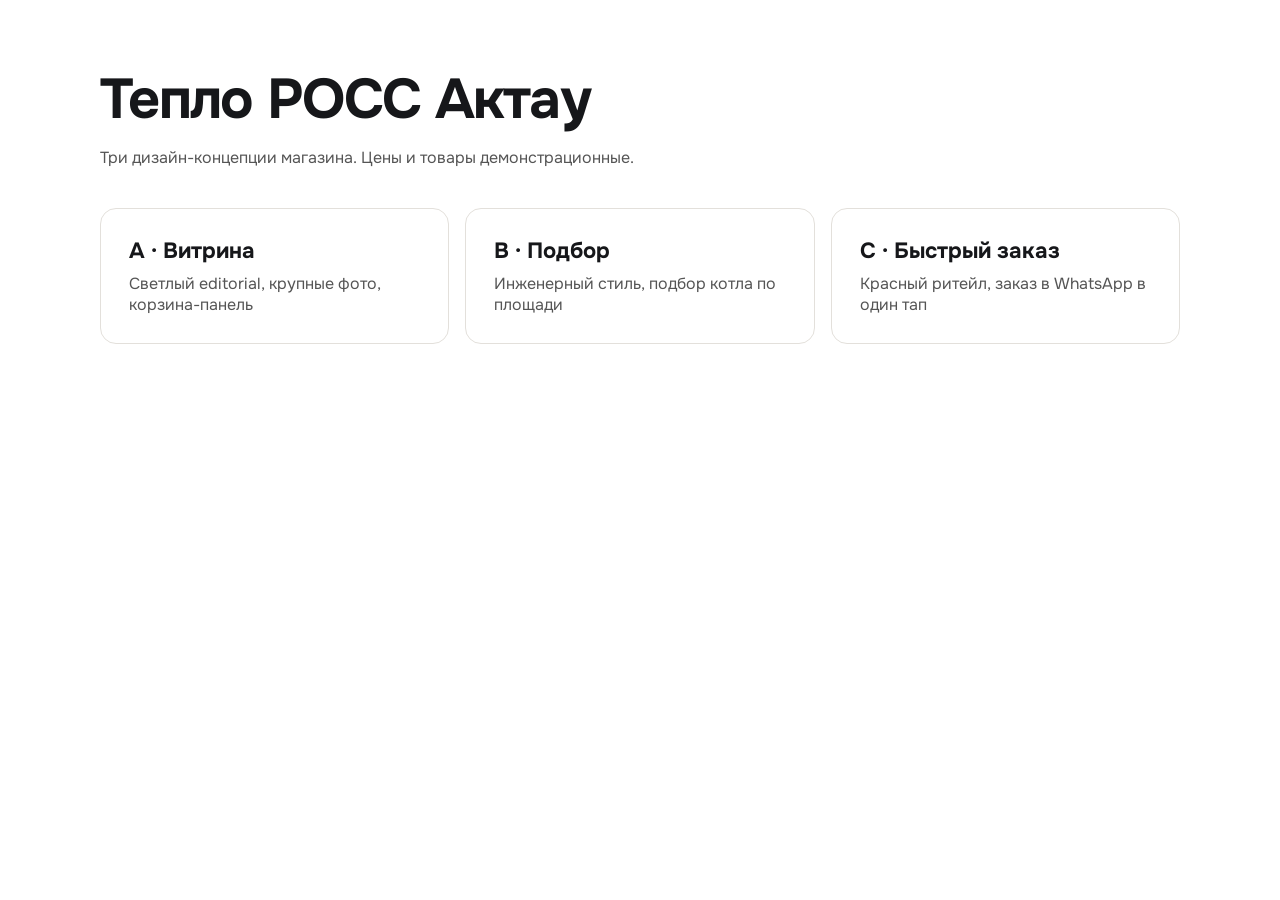
==== commit 62cd9c34: "Replace root SPA with concept chooser" ====
--- a/index.html
+++ b/index.html
@@ -2,15 +2,28 @@
 <html lang="ru">
 <head>
 <meta charset="utf-8"><meta name="viewport" content="width=device-width,initial-scale=1">
-<meta name="theme-color" content="#bd302c"><meta name="description" content="Тепло РОСС Актау. Газовые котлы, отопительное оборудование и сантехника. Более 20 лет опыта, подбор, установка и ремонт.">
-<title>Тепло РОСС Актау — тепло начинается с надёжности</title>
-<link rel="icon" type="image/svg+xml" href="data:image/svg+xml,%3Csvg xmlns='http://www.w3.org/2000/svg' viewBox='0 0 40 40'%3E%3Crect width='40' height='40' rx='10' fill='%23bd302c'/%3E%3Cpath d='M22 6C24 15 12 16 13 25C14 35 30 33 29 23C29 20 27 18 26 17C26 23 22 25 20 22C17 18 25 14 22 6' fill='white'/%3E%3C/svg%3E">
-<link rel="stylesheet" href="styles.css"><script type="module" src="app.js"></script>
+<title>Тепло РОСС Актау — дизайн-концепции</title>
+<link rel="preconnect" href="https://fonts.googleapis.com"><link rel="stylesheet" href="https://fonts.googleapis.com/css2?family=Onest:wght@400;600&display=swap">
+<style>
+body{margin:0;font-family:Onest,system-ui,sans-serif;color:#16171a;background:#fff}
+main{max-width:1080px;margin:0 auto;padding:64px 16px}
+h1{font-size:clamp(32px,6vw,56px);letter-spacing:-.03em;margin:0 0 12px}
+p{color:#555;margin:0 0 40px}
+ul{list-style:none;padding:0;margin:0;display:grid;gap:16px;grid-template-columns:repeat(auto-fit,minmax(260px,1fr))}
+a{display:block;padding:28px;border:1px solid #e3e0db;border-radius:16px;color:inherit;text-decoration:none;transition:border-color .2s,transform .2s}
+a:hover,a:focus-visible{border-color:#d21f26;transform:translateY(-2px)}
+b{display:block;font-size:22px;margin-bottom:8px}
+span{color:#555}
+@media (prefers-reduced-motion:reduce){a{transition:none}}
+</style>
 </head>
-<body>
-<a class="skip" href="#main">Перейти к содержимому</a>
-<div class="design-bar"><div class="lab-title">ТЕПЛО РОСС <span>/ ДИЗАЙН-КОНЦЕПЦИИ</span></div><div class="concepts" role="group" aria-label="Выбор дизайна"><button data-concept="balance">01 <span>Баланс</span></button><button data-concept="engineering">02 <span>Инженерия</span></button><button data-concept="local">03 <span>Рядом</span></button></div><div class="devices" role="group" aria-label="Режим просмотра"><button data-ui="desktop" aria-label="Компьютерная версия">▱</button><button data-ui="mobile" aria-label="Мобильная версия">▯</button><button data-ui="auto">Авто</button></div><span class="demo-label">Макет · цены для примера</span></div>
-<div class="site-shell"><div id="site" data-theme="balance"><header id="header"></header><main id="main" tabindex="-1"></main><footer id="footer"></footer></div></div>
-<dialog id="cart-dialog" aria-labelledby="cart-title"></dialog><dialog id="product-dialog" aria-labelledby="product-title"></dialog><div id="toast" role="status" aria-live="polite"></div>
-<noscript>Для просмотра каталога и работы корзины включите JavaScript в браузере.</noscript>
-</body></html>
+<body><main>
+<h1>Тепло РОСС Актау</h1>
+<p>Три дизайн-концепции магазина. Цены и товары демонстрационные.</p>
+<ul>
+<li><a href="concepts/a-vitrina/"><b>A · Витрина</b><span>Светлый editorial, крупные фото, корзина-панель</span></a></li>
+<li><a href="concepts/b-podbor/"><b>B · Подбор</b><span>Инженерный стиль, подбор котла по площади</span></a></li>
+<li><a href="concepts/c-zakaz/"><b>C · Быстрый заказ</b><span>Красный ритейл, заказ в WhatsApp в один тап</span></a></li>
+</ul>
+</main></body>
+</html>
